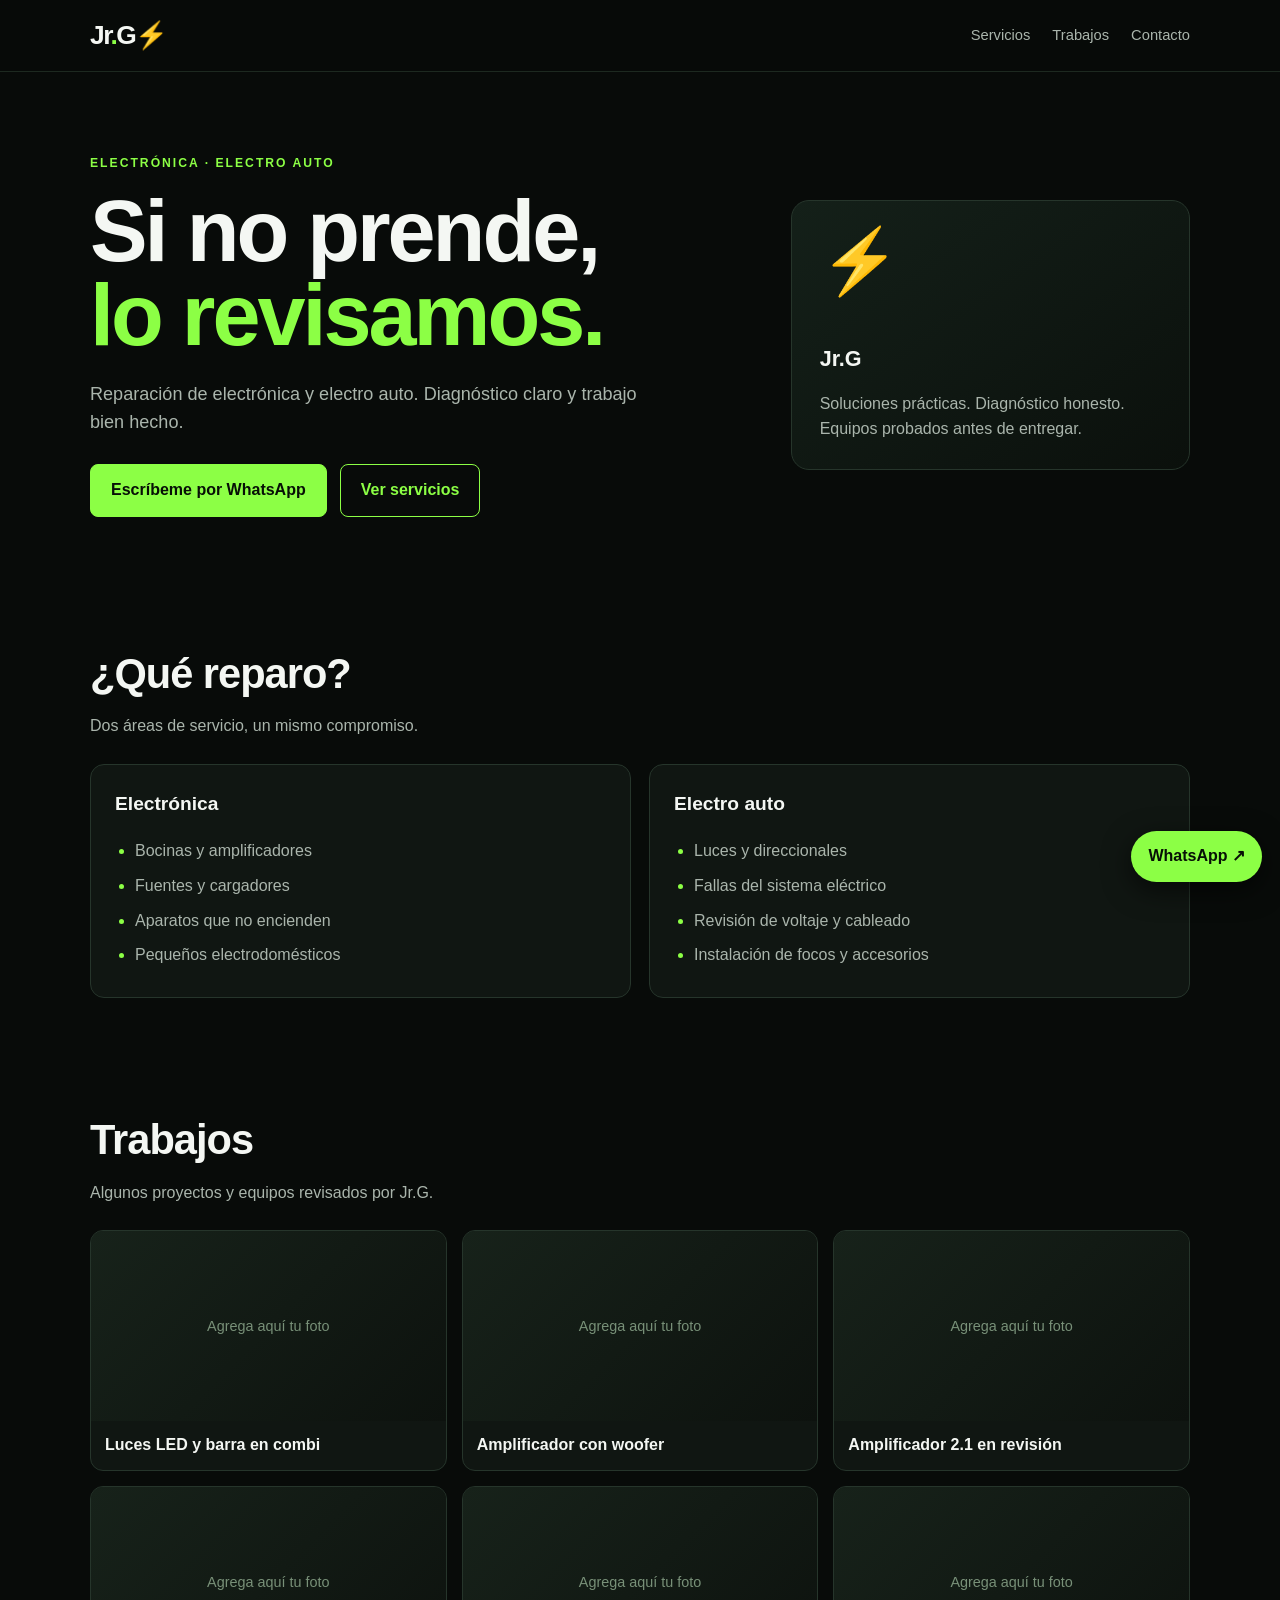
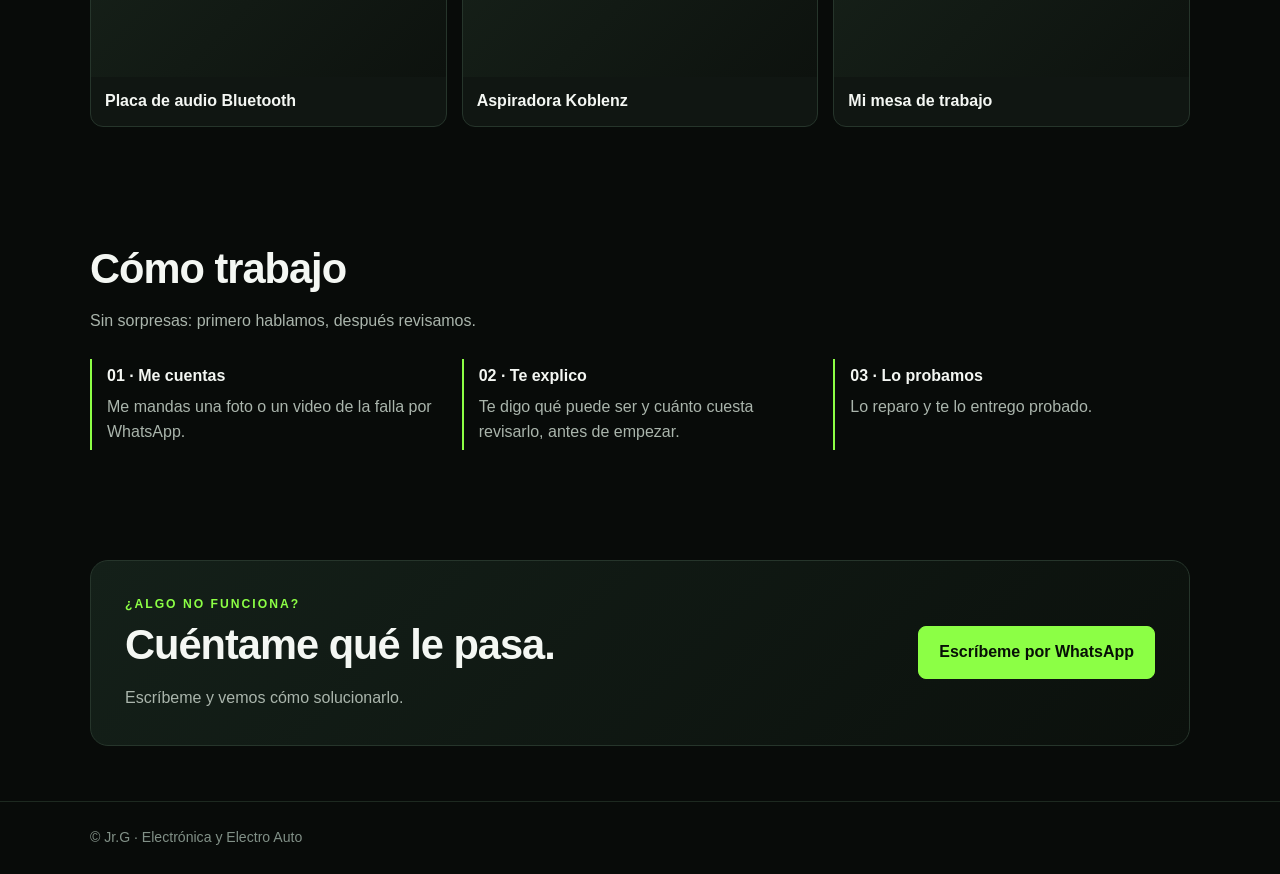
==== index.html @ 1b4ee70b "Add files via upload" ====
<!doctype html>
<html lang="es">
<head>
  <meta charset="utf-8">
  <meta name="viewport" content="width=device-width, initial-scale=1">
  <meta name="theme-color" content="#080b09">
  <meta name="description" content="Jr.G — Reparación de electrónica y electro auto. Diagnóstico claro y trabajo bien hecho.">
  <title>Jr.G | Electrónica y Electro Auto</title>
  <style>
    :root{--bg:#080b09;--panel:#101612;--line:#26352b;--green:#8cff45;--muted:#aab5ac;--white:#f4f7f3}
    *{box-sizing:border-box} html{scroll-behavior:smooth}
    body{margin:0;background:var(--bg);color:var(--white);font-family:Arial,Helvetica,sans-serif;line-height:1.55}
    a{color:inherit;text-decoration:none}.wrap{width:min(1100px,92%);margin:auto}
    header{position:sticky;top:0;z-index:10;background:#080b09ed;border-bottom:1px solid #1d2920;backdrop-filter:blur(12px)}
    nav{display:flex;align-items:center;justify-content:space-between;padding:15px 0}
    .brand{font-size:1.65rem;font-weight:900;letter-spacing:-1.5px}.brand span{color:var(--green)}
    .navlinks{display:flex;gap:22px;color:var(--muted);font-size:.92rem}
    .navlinks a:hover{color:var(--green)}
    .hero{padding:82px 0 70px;display:grid;grid-template-columns:1.25fr .75fr;gap:35px;align-items:center}
    .eyebrow{color:var(--green);font-weight:700;text-transform:uppercase;letter-spacing:2px;font-size:.76rem}
    h1{font-size:clamp(2.8rem,7vw,5.4rem);line-height:.98;letter-spacing:-3px;margin:16px 0 22px}
    h1 span{color:var(--green)} .lead{font-size:1.13rem;color:var(--muted);max-width:570px}
    .actions{display:flex;gap:13px;flex-wrap:wrap;margin-top:28px}
    .btn{display:inline-flex;align-items:center;justify-content:center;padding:13px 20px;border-radius:8px;font-weight:800;border:1px solid var(--green)}
    .btn.primary{background:var(--green);color:#071006}.btn.secondary{color:var(--green)}
    .hero-card{border:1px solid var(--line);background:linear-gradient(145deg,#142019,#0b100c);border-radius:18px;padding:28px;min-height:270px;display:flex;flex-direction:column;justify-content:space-between}
    .bolt{font-size:4rem;color:var(--green);line-height:1}.hero-card strong{font-size:1.35rem}.hero-card p{color:var(--muted);margin-bottom:0}
    section{padding:55px 0}.section-head{margin-bottom:25px}h2{font-size:clamp(1.8rem,4vw,2.6rem);letter-spacing:-1px;margin:0 0 8px}.sub{color:var(--muted);margin:0}
    .services{display:grid;grid-template-columns:1fr 1fr;gap:18px}
    .panel{background:var(--panel);border:1px solid var(--line);border-radius:14px;padding:24px}
    h3{margin:0 0 15px;font-size:1.2rem}ul{padding-left:20px;margin:0;color:var(--muted)}li{padding:5px 0}li::marker{color:var(--green)}
    .work-grid{display:grid;grid-template-columns:repeat(3,1fr);gap:15px}
    .work{border:1px solid var(--line);background:var(--panel);border-radius:13px;overflow:hidden}
    .work img{width:100%;height:190px;object-fit:cover;display:block;background:#18221b}
    .placeholder{height:190px;display:grid;place-items:center;background:linear-gradient(135deg,#17221a,#0d120e);color:#789078;font-size:.9rem;text-align:center;padding:15px}
    .work p{padding:12px 14px;margin:0;font-weight:700}
    .steps{display:grid;grid-template-columns:repeat(3,1fr);gap:15px}
    .step{border-left:2px solid var(--green);padding:5px 15px}.step b{display:block;margin-bottom:6px}.step p{margin:0;color:var(--muted)}
    .contact{background:linear-gradient(135deg,#142019,#0b100c);border:1px solid var(--line);border-radius:18px;padding:34px;display:flex;align-items:center;justify-content:space-between;gap:20px}
    .contact p{color:var(--muted);margin:5px 0 0}
    footer{border-top:1px solid #1d2920;padding:25px 0;color:#819087;font-size:.88rem}
    .float{position:fixed;right:18px;bottom:18px;background:var(--green);color:#071006;padding:13px 17px;border-radius:999px;font-weight:900;box-shadow:0 8px 28px #0009;z-index:20}
    @media(max-width:760px){.hero{grid-template-columns:1fr;padding:58px 0 35px}.hero-card{min-height:210px}.navlinks{gap:12px;font-size:.8rem}.services{grid-template-columns:1fr}.work-grid{grid-template-columns:1fr 1fr}.steps{grid-template-columns:1fr}.contact{display:block}.contact .btn{margin-top:20px}}
    @media(max-width:430px){.navlinks a:nth-child(2){display:none}.work-grid{grid-template-columns:1fr 1fr}.work img,.placeholder{height:145px}h1{letter-spacing:-2px}}
  </style>
</head>
<body>
<header><div class="wrap"><nav>
  <a class="brand" href="#">Jr<span>.</span>G<span>⚡</span></a>
  <div class="navlinks"><a href="#servicios">Servicios</a><a href="#trabajos">Trabajos</a><a href="#contacto">Contacto</a></div>
</nav></div></header>
<main>
  <div class="wrap hero">
    <div>
      <div class="eyebrow">Electrónica · Electro auto</div>
      <h1>Si no prende,<br><span>lo revisamos.</span></h1>
      <p class="lead">Reparación de electrónica y electro auto. Diagnóstico claro y trabajo bien hecho.</p>
      <div class="actions"><a class="btn primary wa-link" href="#">Escríbeme por WhatsApp</a><a class="btn secondary" href="#servicios">Ver servicios</a></div>
    </div>
    <div class="hero-card"><div class="bolt">⚡</div><div><strong>Jr.G</strong><p>Soluciones prácticas. Diagnóstico honesto. Equipos probados antes de entregar.</p></div></div>
  </div>

  <section id="servicios"><div class="wrap">
    <div class="section-head"><h2>¿Qué reparo?</h2><p class="sub">Dos áreas de servicio, un mismo compromiso.</p></div>
    <div class="services">
      <article class="panel"><h3>Electrónica</h3><ul><li>Bocinas y amplificadores</li><li>Fuentes y cargadores</li><li>Aparatos que no encienden</li><li>Pequeños electrodomésticos</li></ul></article>
      <article class="panel"><h3>Electro auto</h3><ul><li>Luces y direccionales</li><li>Fallas del sistema eléctrico</li><li>Revisión de voltaje y cableado</li><li>Instalación de focos y accesorios</li></ul></article>
    </div>
  </div></section>

  <section id="trabajos"><div class="wrap">
    <div class="section-head"><h2>Trabajos</h2><p class="sub">Algunos proyectos y equipos revisados por Jr.G.</p></div>
    <div class="work-grid">
      <article class="work"><div class="placeholder">Agrega aquí tu foto</div><p>Luces LED y barra en combi</p></article>
      <article class="work"><div class="placeholder">Agrega aquí tu foto</div><p>Amplificador con woofer</p></article>
      <article class="work"><div class="placeholder">Agrega aquí tu foto</div><p>Amplificador 2.1 en revisión</p></article>
      <article class="work"><div class="placeholder">Agrega aquí tu foto</div><p>Placa de audio Bluetooth</p></article>
      <article class="work"><div class="placeholder">Agrega aquí tu foto</div><p>Aspiradora Koblenz</p></article>
      <article class="work"><div class="placeholder">Agrega aquí tu foto</div><p>Mi mesa de trabajo</p></article>
    </div>
  </div></section>

  <section><div class="wrap">
    <div class="section-head"><h2>Cómo trabajo</h2><p class="sub">Sin sorpresas: primero hablamos, después revisamos.</p></div>
    <div class="steps">
      <div class="step"><b>01 · Me cuentas</b><p>Me mandas una foto o un video de la falla por WhatsApp.</p></div>
      <div class="step"><b>02 · Te explico</b><p>Te digo qué puede ser y cuánto cuesta revisarlo, antes de empezar.</p></div>
      <div class="step"><b>03 · Lo probamos</b><p>Lo reparo y te lo entrego probado.</p></div>
    </div>
  </div></section>

  <section id="contacto"><div class="wrap"><div class="contact">
    <div><div class="eyebrow">¿Algo no funciona?</div><h2>Cuéntame qué le pasa.</h2><p>Escríbeme y vemos cómo solucionarlo.</p></div>
    <a class="btn primary wa-link" href="#">Escríbeme por WhatsApp</a>
  </div></div></section>
</main>
<footer><div class="wrap">© Jr.G · Electrónica y Electro Auto</div></footer>
<a class="float wa-link" href="#" aria-label="Contactar por WhatsApp">WhatsApp ↗</a>
<script>
  // CAMBIA este número por tu WhatsApp: código de país + número, solo dígitos.
  // México: 52 + número de 10 dígitos. Ejemplo ficticio: 525512345678
  const WHATSAPP_NUMBER = "52TUNUMERO";
  const message = encodeURIComponent("Hola Jr.G, quiero consultar por una reparación.");
  document.querySelectorAll(".wa-link").forEach(link => {
    link.href = `https://wa.me/${WHATSAPP_NUMBER}?text=${message}`;
    link.target = "_blank";
    link.rel = "noopener";
  });
</script>
</body>
</html>
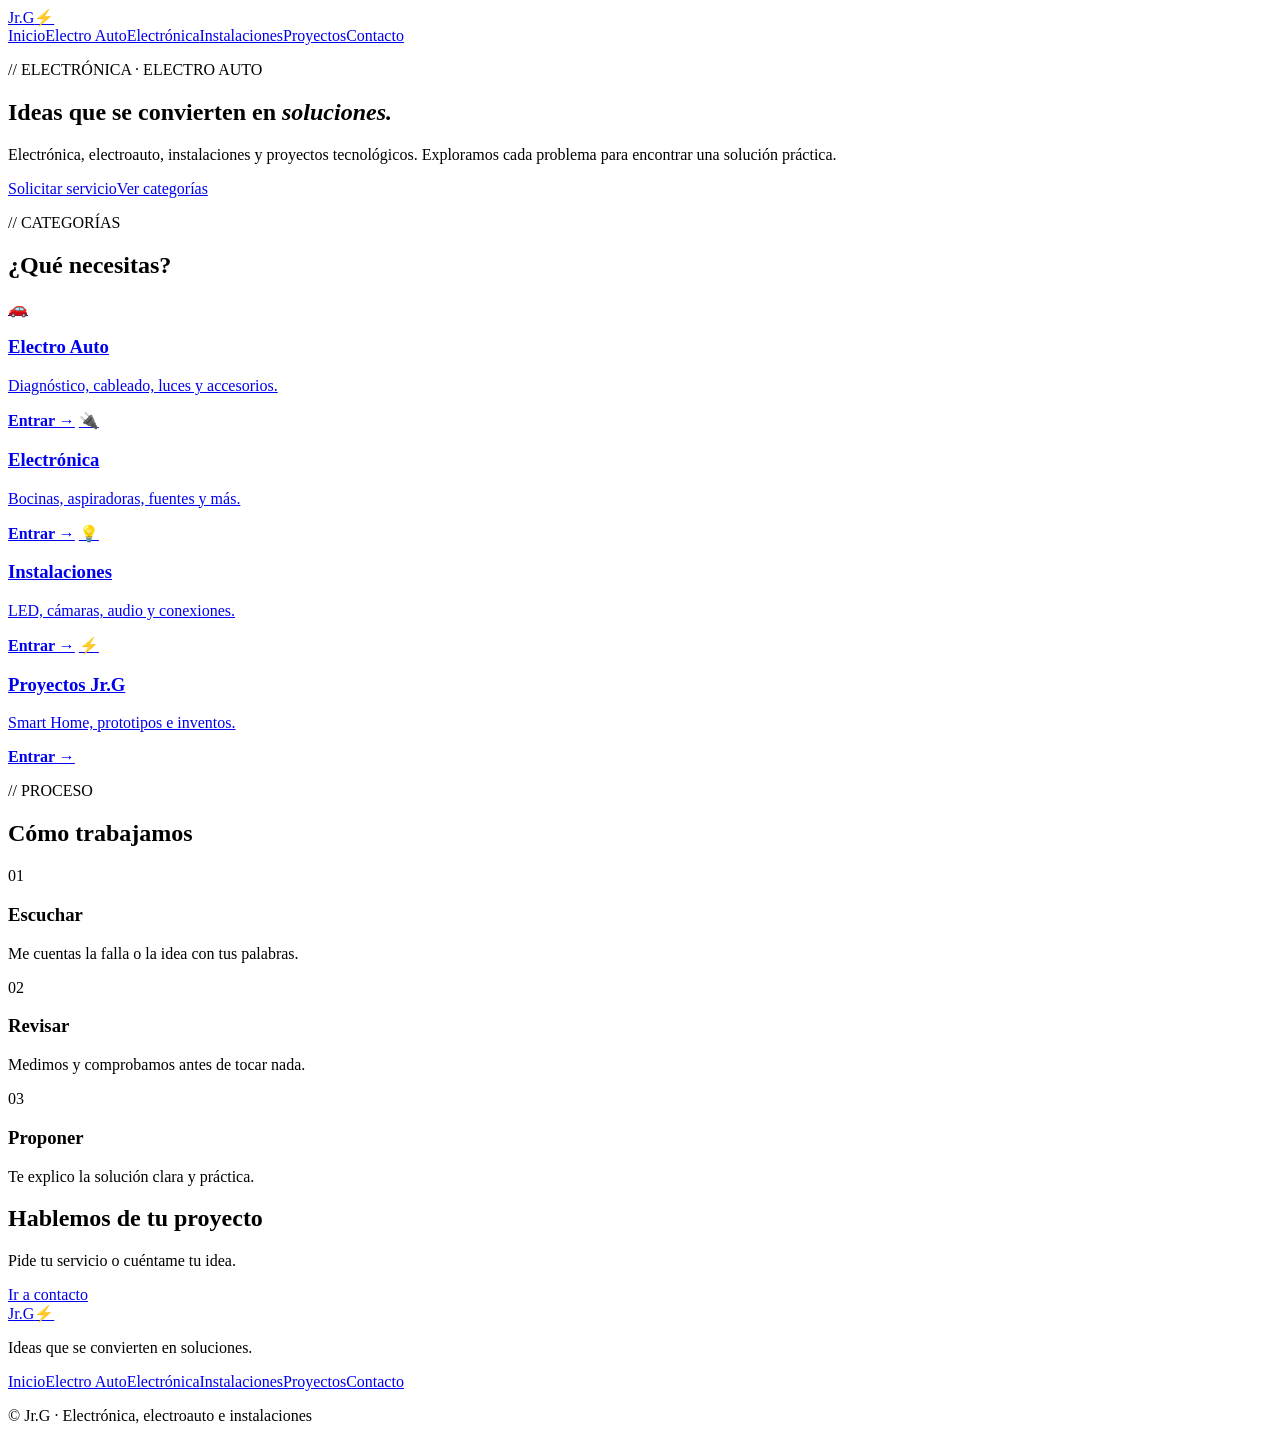
==== commit 74ebed80: "Add files via upload" ====
--- a/index.html
+++ b/index.html
@@ -1,111 +1,25 @@
 <!doctype html>
-<html lang="es">
-<head>
-  <meta charset="utf-8">
-  <meta name="viewport" content="width=device-width, initial-scale=1">
-  <meta name="theme-color" content="#080b09">
-  <meta name="description" content="Jr.G — Reparación de electrónica y electro auto. Diagnóstico claro y trabajo bien hecho.">
-  <title>Jr.G | Electrónica y Electro Auto</title>
-  <style>
-    :root{--bg:#080b09;--panel:#101612;--line:#26352b;--green:#8cff45;--muted:#aab5ac;--white:#f4f7f3}
-    *{box-sizing:border-box} html{scroll-behavior:smooth}
-    body{margin:0;background:var(--bg);color:var(--white);font-family:Arial,Helvetica,sans-serif;line-height:1.55}
-    a{color:inherit;text-decoration:none}.wrap{width:min(1100px,92%);margin:auto}
-    header{position:sticky;top:0;z-index:10;background:#080b09ed;border-bottom:1px solid #1d2920;backdrop-filter:blur(12px)}
-    nav{display:flex;align-items:center;justify-content:space-between;padding:15px 0}
-    .brand{font-size:1.65rem;font-weight:900;letter-spacing:-1.5px}.brand span{color:var(--green)}
-    .navlinks{display:flex;gap:22px;color:var(--muted);font-size:.92rem}
-    .navlinks a:hover{color:var(--green)}
-    .hero{padding:82px 0 70px;display:grid;grid-template-columns:1.25fr .75fr;gap:35px;align-items:center}
-    .eyebrow{color:var(--green);font-weight:700;text-transform:uppercase;letter-spacing:2px;font-size:.76rem}
-    h1{font-size:clamp(2.8rem,7vw,5.4rem);line-height:.98;letter-spacing:-3px;margin:16px 0 22px}
-    h1 span{color:var(--green)} .lead{font-size:1.13rem;color:var(--muted);max-width:570px}
-    .actions{display:flex;gap:13px;flex-wrap:wrap;margin-top:28px}
-    .btn{display:inline-flex;align-items:center;justify-content:center;padding:13px 20px;border-radius:8px;font-weight:800;border:1px solid var(--green)}
-    .btn.primary{background:var(--green);color:#071006}.btn.secondary{color:var(--green)}
-    .hero-card{border:1px solid var(--line);background:linear-gradient(145deg,#142019,#0b100c);border-radius:18px;padding:28px;min-height:270px;display:flex;flex-direction:column;justify-content:space-between}
-    .bolt{font-size:4rem;color:var(--green);line-height:1}.hero-card strong{font-size:1.35rem}.hero-card p{color:var(--muted);margin-bottom:0}
-    section{padding:55px 0}.section-head{margin-bottom:25px}h2{font-size:clamp(1.8rem,4vw,2.6rem);letter-spacing:-1px;margin:0 0 8px}.sub{color:var(--muted);margin:0}
-    .services{display:grid;grid-template-columns:1fr 1fr;gap:18px}
-    .panel{background:var(--panel);border:1px solid var(--line);border-radius:14px;padding:24px}
-    h3{margin:0 0 15px;font-size:1.2rem}ul{padding-left:20px;margin:0;color:var(--muted)}li{padding:5px 0}li::marker{color:var(--green)}
-    .work-grid{display:grid;grid-template-columns:repeat(3,1fr);gap:15px}
-    .work{border:1px solid var(--line);background:var(--panel);border-radius:13px;overflow:hidden}
-    .work img{width:100%;height:190px;object-fit:cover;display:block;background:#18221b}
-    .placeholder{height:190px;display:grid;place-items:center;background:linear-gradient(135deg,#17221a,#0d120e);color:#789078;font-size:.9rem;text-align:center;padding:15px}
-    .work p{padding:12px 14px;margin:0;font-weight:700}
-    .steps{display:grid;grid-template-columns:repeat(3,1fr);gap:15px}
-    .step{border-left:2px solid var(--green);padding:5px 15px}.step b{display:block;margin-bottom:6px}.step p{margin:0;color:var(--muted)}
-    .contact{background:linear-gradient(135deg,#142019,#0b100c);border:1px solid var(--line);border-radius:18px;padding:34px;display:flex;align-items:center;justify-content:space-between;gap:20px}
-    .contact p{color:var(--muted);margin:5px 0 0}
-    footer{border-top:1px solid #1d2920;padding:25px 0;color:#819087;font-size:.88rem}
-    .float{position:fixed;right:18px;bottom:18px;background:var(--green);color:#071006;padding:13px 17px;border-radius:999px;font-weight:900;box-shadow:0 8px 28px #0009;z-index:20}
-    @media(max-width:760px){.hero{grid-template-columns:1fr;padding:58px 0 35px}.hero-card{min-height:210px}.navlinks{gap:12px;font-size:.8rem}.services{grid-template-columns:1fr}.work-grid{grid-template-columns:1fr 1fr}.steps{grid-template-columns:1fr}.contact{display:block}.contact .btn{margin-top:20px}}
-    @media(max-width:430px){.navlinks a:nth-child(2){display:none}.work-grid{grid-template-columns:1fr 1fr}.work img,.placeholder{height:145px}h1{letter-spacing:-2px}}
-  </style>
-</head>
-<body>
-<header><div class="wrap"><nav>
-  <a class="brand" href="#">Jr<span>.</span>G<span>⚡</span></a>
-  <div class="navlinks"><a href="#servicios">Servicios</a><a href="#trabajos">Trabajos</a><a href="#contacto">Contacto</a></div>
-</nav></div></header>
-<main>
-  <div class="wrap hero">
-    <div>
-      <div class="eyebrow">Electrónica · Electro auto</div>
-      <h1>Si no prende,<br><span>lo revisamos.</span></h1>
-      <p class="lead">Reparación de electrónica y electro auto. Diagnóstico claro y trabajo bien hecho.</p>
-      <div class="actions"><a class="btn primary wa-link" href="#">Escríbeme por WhatsApp</a><a class="btn secondary" href="#servicios">Ver servicios</a></div>
-    </div>
-    <div class="hero-card"><div class="bolt">⚡</div><div><strong>Jr.G</strong><p>Soluciones prácticas. Diagnóstico honesto. Equipos probados antes de entregar.</p></div></div>
-  </div>
-
-  <section id="servicios"><div class="wrap">
-    <div class="section-head"><h2>¿Qué reparo?</h2><p class="sub">Dos áreas de servicio, un mismo compromiso.</p></div>
-    <div class="services">
-      <article class="panel"><h3>Electrónica</h3><ul><li>Bocinas y amplificadores</li><li>Fuentes y cargadores</li><li>Aparatos que no encienden</li><li>Pequeños electrodomésticos</li></ul></article>
-      <article class="panel"><h3>Electro auto</h3><ul><li>Luces y direccionales</li><li>Fallas del sistema eléctrico</li><li>Revisión de voltaje y cableado</li><li>Instalación de focos y accesorios</li></ul></article>
-    </div>
-  </div></section>
-
-  <section id="trabajos"><div class="wrap">
-    <div class="section-head"><h2>Trabajos</h2><p class="sub">Algunos proyectos y equipos revisados por Jr.G.</p></div>
-    <div class="work-grid">
-      <article class="work"><div class="placeholder">Agrega aquí tu foto</div><p>Luces LED y barra en combi</p></article>
-      <article class="work"><div class="placeholder">Agrega aquí tu foto</div><p>Amplificador con woofer</p></article>
-      <article class="work"><div class="placeholder">Agrega aquí tu foto</div><p>Amplificador 2.1 en revisión</p></article>
-      <article class="work"><div class="placeholder">Agrega aquí tu foto</div><p>Placa de audio Bluetooth</p></article>
-      <article class="work"><div class="placeholder">Agrega aquí tu foto</div><p>Aspiradora Koblenz</p></article>
-      <article class="work"><div class="placeholder">Agrega aquí tu foto</div><p>Mi mesa de trabajo</p></article>
-    </div>
-  </div></section>
-
-  <section><div class="wrap">
-    <div class="section-head"><h2>Cómo trabajo</h2><p class="sub">Sin sorpresas: primero hablamos, después revisamos.</p></div>
-    <div class="steps">
-      <div class="step"><b>01 · Me cuentas</b><p>Me mandas una foto o un video de la falla por WhatsApp.</p></div>
-      <div class="step"><b>02 · Te explico</b><p>Te digo qué puede ser y cuánto cuesta revisarlo, antes de empezar.</p></div>
-      <div class="step"><b>03 · Lo probamos</b><p>Lo reparo y te lo entrego probado.</p></div>
-    </div>
-  </div></section>
-
-  <section id="contacto"><div class="wrap"><div class="contact">
-    <div><div class="eyebrow">¿Algo no funciona?</div><h2>Cuéntame qué le pasa.</h2><p>Escríbeme y vemos cómo solucionarlo.</p></div>
-    <a class="btn primary wa-link" href="#">Escríbeme por WhatsApp</a>
-  </div></div></section>
-</main>
-<footer><div class="wrap">© Jr.G · Electrónica y Electro Auto</div></footer>
-<a class="float wa-link" href="#" aria-label="Contactar por WhatsApp">WhatsApp ↗</a>
-<script>
-  // CAMBIA este número por tu WhatsApp: código de país + número, solo dígitos.
-  // México: 52 + número de 10 dígitos. Ejemplo ficticio: 525512345678
-  const WHATSAPP_NUMBER = "52TUNUMERO";
-  const message = encodeURIComponent("Hola Jr.G, quiero consultar por una reparación.");
-  document.querySelectorAll(".wa-link").forEach(link => {
-    link.href = `https://wa.me/${WHATSAPP_NUMBER}?text=${message}`;
-    link.target = "_blank";
-    link.rel = "noopener";
-  });
-</script>
-</body>
-</html>+<html lang="es"><head><meta charset="utf-8">
+<meta name="viewport" content="width=device-width,initial-scale=1">
+<title>Inicio · Jr.G</title><meta name="description" content="Electrónica, electroauto, instalaciones y proyectos tecnológicos.">
+<meta name="theme-color" content="#050806"><link rel="stylesheet" href="css/style.css"></head>
+<body><header class="top"><div class="wrap bar">
+<a class="logo" href="index.html" aria-label="Jr.G inicio">Jr.G<span>⚡</span></a>
+<nav aria-label="Principal"><a href="index.html" aria-current="page">Inicio</a><a href="electro-auto.html">Electro Auto</a><a href="electronica.html">Electrónica</a><a href="instalaciones.html">Instalaciones</a><a href="proyectos.html">Proyectos</a><a href="contacto.html">Contacto</a></nav></div></header>
+<main><section class="hero"><div class="wrap"><p class="tag">// ELECTRÓNICA · ELECTRO AUTO</p><h1>Ideas que se convierten en <em>soluciones.</em></h1>
+<p class="lead">Electrónica, electroauto, instalaciones y proyectos tecnológicos. Exploramos cada problema para encontrar una solución práctica.</p>
+<div class="row"><a class="btn" href="contacto.html">Solicitar servicio</a><a class="btn ghost" href="#categorias">Ver categorías</a></div></div></section>
+<section class="wrap sec" id="categorias"><p class="tag">// CATEGORÍAS</p><h2>¿Qué necesitas?</h2><div class="cats">
+<a class="cat" href="electro-auto.html"><span>🚗</span><h3>Electro Auto</h3><p>Diagnóstico, cableado, luces y accesorios.</p><b>Entrar →</b></a>
+<a class="cat" href="electronica.html"><span>🔌</span><h3>Electrónica</h3><p>Bocinas, aspiradoras, fuentes y más.</p><b>Entrar →</b></a>
+<a class="cat" href="instalaciones.html"><span>💡</span><h3>Instalaciones</h3><p>LED, cámaras, audio y conexiones.</p><b>Entrar →</b></a>
+<a class="cat" href="proyectos.html"><span>⚡</span><h3>Proyectos Jr.G</h3><p>Smart Home, prototipos e inventos.</p><b>Entrar →</b></a></div></section>
+<section class="wrap sec"><p class="tag">// PROCESO</p><h2>Cómo trabajamos</h2><div class="grid">
+<article class="card"><span class="n">01</span><h3>Escuchar</h3><p>Me cuentas la falla o la idea con tus palabras.</p></article>
+<article class="card"><span class="n">02</span><h3>Revisar</h3><p>Medimos y comprobamos antes de tocar nada.</p></article>
+<article class="card"><span class="n">03</span><h3>Proponer</h3><p>Te explico la solución clara y práctica.</p></article></div></section>
+<section class="wrap sec"><div class="cta"><h2>Hablemos de tu proyecto</h2><p>Pide tu servicio o cuéntame tu idea.</p><a class="btn" href="contacto.html">Ir a contacto</a></div></section></main>
+<footer><div class="wrap fgrid"><div><a class="logo" href="index.html">Jr.G<span>⚡</span></a>
+<p>Ideas que se convierten en soluciones.</p></div><nav aria-label="Pie"><a href="index.html">Inicio</a><a href="electro-auto.html">Electro Auto</a><a href="electronica.html">Electrónica</a><a href="instalaciones.html">Instalaciones</a><a href="proyectos.html">Proyectos</a><a href="contacto.html">Contacto</a></nav></div>
+<p class="copy">© Jr.G · Electrónica, electroauto e instalaciones</p></footer>
+<script src="js/config.js"></script><script src="js/app.js"></script></body></html>
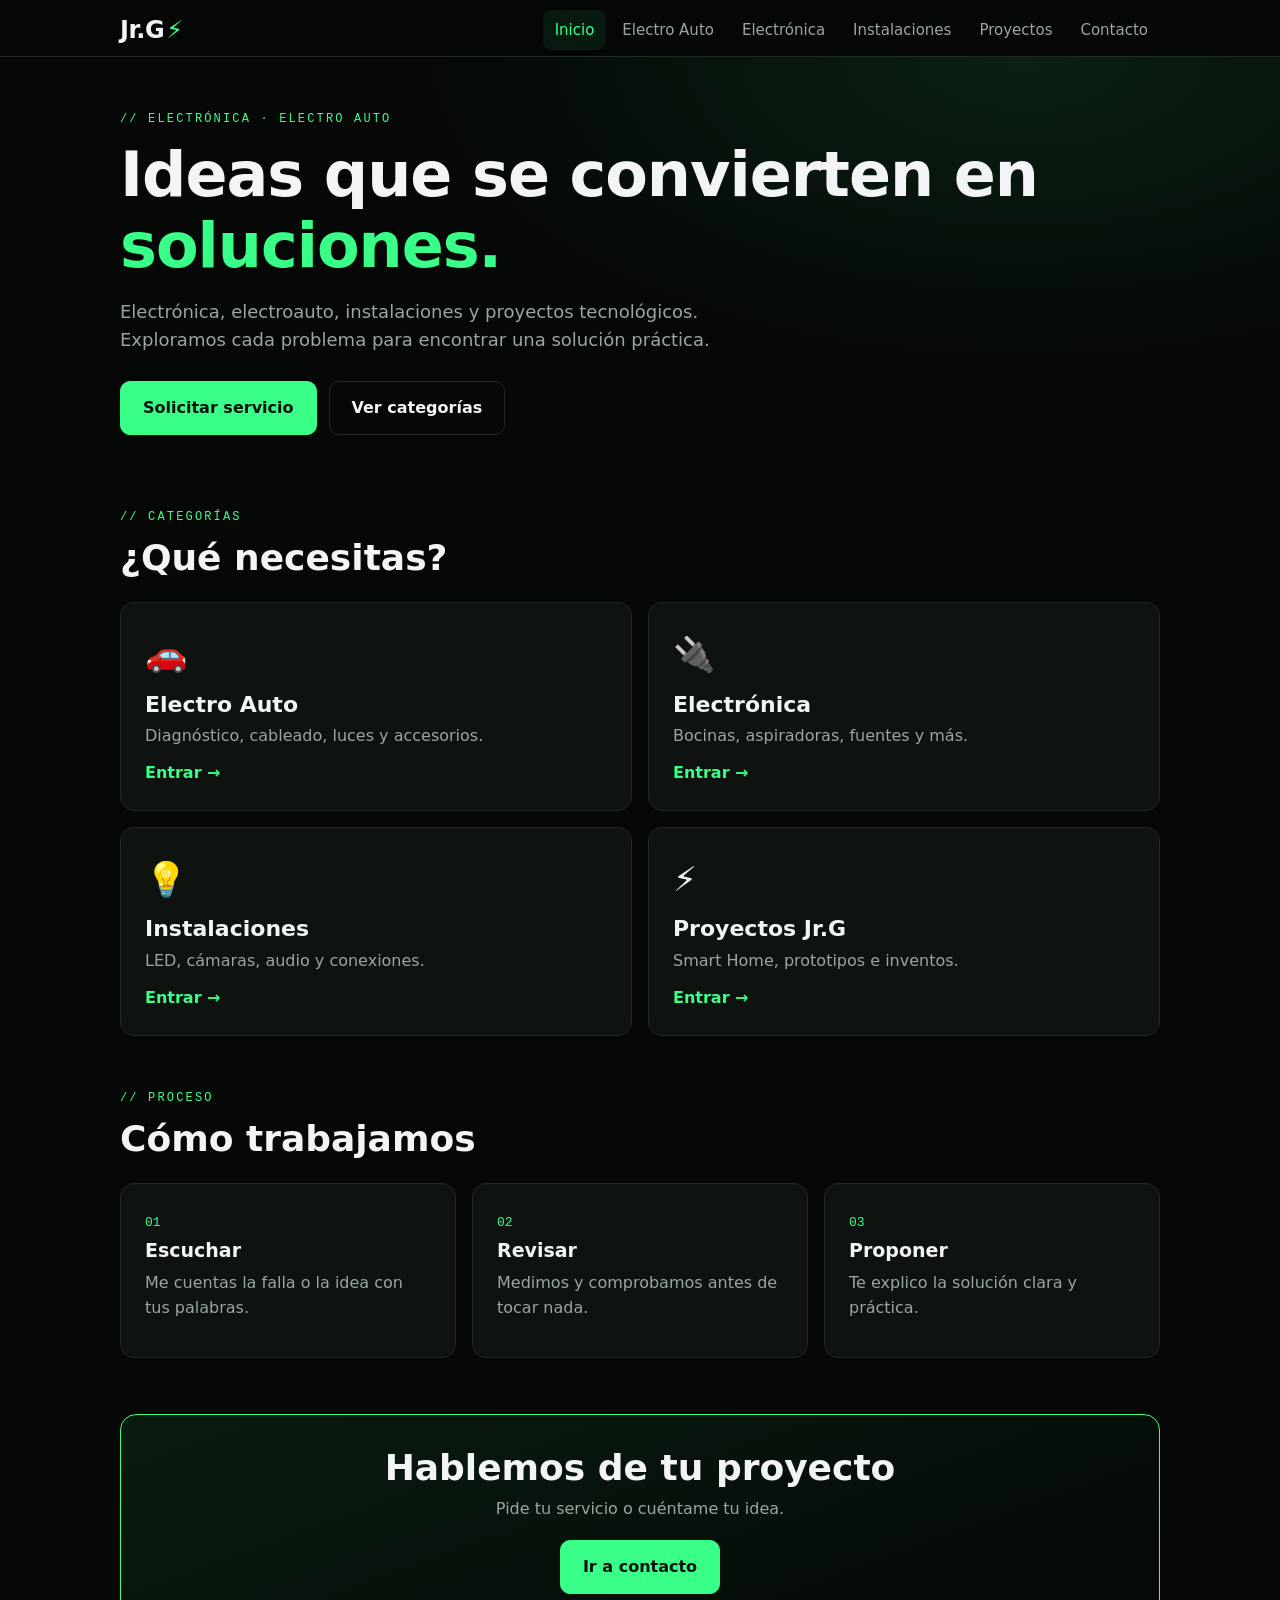
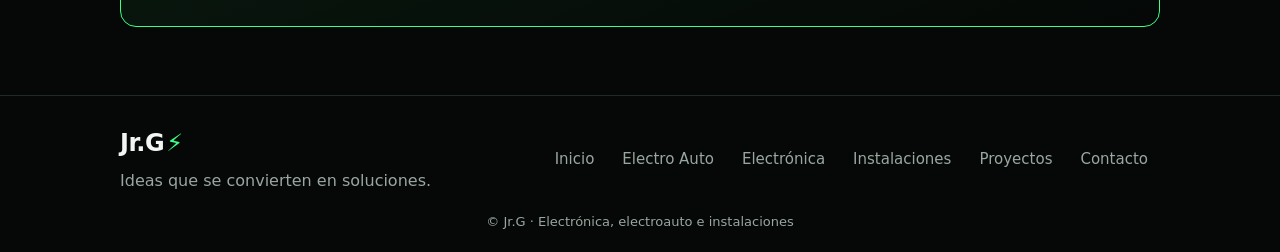
==== commit c66dca3b: "Add files via upload" ====
--- a/index.html
+++ b/index.html
@@ -2,7 +2,7 @@
 <html lang="es"><head><meta charset="utf-8">
 <meta name="viewport" content="width=device-width,initial-scale=1">
 <title>Inicio · Jr.G</title><meta name="description" content="Electrónica, electroauto, instalaciones y proyectos tecnológicos.">
-<meta name="theme-color" content="#050806"><link rel="stylesheet" href="css/style.css"></head>
+<meta name="theme-color" content="#050806"><link rel="stylesheet" href="style.css"></head>
 <body><header class="top"><div class="wrap bar">
 <a class="logo" href="index.html" aria-label="Jr.G inicio">Jr.G<span>⚡</span></a>
 <nav aria-label="Principal"><a href="index.html" aria-current="page">Inicio</a><a href="electro-auto.html">Electro Auto</a><a href="electronica.html">Electrónica</a><a href="instalaciones.html">Instalaciones</a><a href="proyectos.html">Proyectos</a><a href="contacto.html">Contacto</a></nav></div></header>
@@ -22,4 +22,4 @@
 <footer><div class="wrap fgrid"><div><a class="logo" href="index.html">Jr.G<span>⚡</span></a>
 <p>Ideas que se convierten en soluciones.</p></div><nav aria-label="Pie"><a href="index.html">Inicio</a><a href="electro-auto.html">Electro Auto</a><a href="electronica.html">Electrónica</a><a href="instalaciones.html">Instalaciones</a><a href="proyectos.html">Proyectos</a><a href="contacto.html">Contacto</a></nav></div>
 <p class="copy">© Jr.G · Electrónica, electroauto e instalaciones</p></footer>
-<script src="js/config.js"></script><script src="js/app.js"></script></body></html>+<script src="config.js"></script><script src="app.js"></script></body></html>
--- a/style.css
+++ b/style.css
@@ -0,0 +1,45 @@
+:root{--bg:#050806;--panel:#0e1310;--line:#1f2a22;--g:#39ff88;--tx:#f2f5f3;--mu:#9aa6a0}
+*{box-sizing:border-box}html{scroll-behavior:smooth}
+body{margin:0;background:var(--bg);color:var(--tx);font:16px/1.6 system-ui,-apple-system,"Segoe UI",Roboto,sans-serif;overflow-x:hidden}
+a{color:inherit;text-decoration:none}h1,h2,h3{line-height:1.15;margin:0}
+.wrap{max-width:1080px;margin:0 auto;padding:0 20px}
+.top{position:sticky;top:0;z-index:10;background:rgba(5,8,6,.92);backdrop-filter:blur(8px);border-bottom:1px solid var(--line)}
+.bar{display:flex;flex-direction:column;gap:6px;padding-top:10px;padding-bottom:6px}
+.logo{font-weight:800;font-size:24px;letter-spacing:-.5px}.logo span{color:var(--g);margin-left:2px}
+nav{display:flex;gap:4px;overflow-x:auto;scrollbar-width:none}nav::-webkit-scrollbar{display:none}
+nav a{white-space:nowrap;padding:8px 12px;border-radius:8px;color:var(--mu);font-size:15px}
+nav a:hover{color:var(--tx)}nav a[aria-current]{color:var(--g);background:rgba(57,255,136,.08)}
+.hero{padding:56px 0 32px;background:radial-gradient(600px 300px at 80% 0,rgba(57,255,136,.10),transparent)}
+.hero.sub{padding:40px 0 8px}
+.tag{font:12px/1 ui-monospace,Menlo,monospace;letter-spacing:.18em;color:var(--g);margin:0 0 14px}
+h1{font-size:clamp(34px,8vw,62px);font-weight:800;letter-spacing:-1px;margin-bottom:16px}
+h1 em{font-style:normal;color:var(--g)}h2{font-size:clamp(26px,5vw,36px);margin-bottom:24px}
+.lead{color:var(--mu);font-size:18px;max-width:640px;margin:0 0 26px}
+.row{display:flex;flex-wrap:wrap;gap:12px}
+.btn{display:inline-block;background:var(--g);color:#031109;font-weight:700;padding:13px 22px;border-radius:10px;border:1px solid var(--g);transition:transform .15s,box-shadow .15s}
+.btn:hover{transform:translateY(-2px);box-shadow:0 6px 22px rgba(57,255,136,.28)}
+.btn.ghost{background:transparent;color:var(--tx);border-color:var(--line)}.btn.ghost:hover{border-color:var(--g);box-shadow:none}
+.btn.off{background:transparent;color:var(--mu);border:1px dashed var(--mu);cursor:not-allowed}.btn.off:hover{transform:none;box-shadow:none}
+.sec{padding-top:44px;padding-bottom:12px}
+.cats,.grid{display:grid;gap:16px;grid-template-columns:1fr}
+.cat,.card{background:var(--panel);border:1px solid var(--line);border-radius:14px;padding:24px;transition:border-color .2s,transform .2s}
+.cat:hover{border-color:var(--g);transform:translateY(-3px)}
+.cat span{font-size:34px;display:block;margin-bottom:10px}.cat h3{font-size:22px;margin-bottom:6px}
+.cat p,.card p{color:var(--mu);margin:0 0 12px}.cat b{color:var(--g)}
+.card h3{font-size:19px;margin:6px 0 8px}.n{font:13px ui-monospace,Menlo,monospace;color:var(--g)}
+.card.pend{border-style:dashed}.steps{color:var(--mu);padding-left:20px;margin:0 0 18px}
+.gal{display:grid;gap:14px;grid-template-columns:1fr 1fr}
+.ph{margin:0;border:1px dashed var(--mu);border-radius:12px;overflow:hidden;background:var(--panel)}
+.ph div{aspect-ratio:4/3;display:flex;flex-direction:column;align-items:center;justify-content:center;text-align:center;padding:8px;color:var(--mu)}
+.ph b{font-size:14px}.ph small{font-size:12px}.ph img{width:100%;aspect-ratio:4/3;object-fit:cover;display:block}
+.ph figcaption{padding:8px 12px;font-size:13px;color:var(--mu);border-top:1px solid var(--line)}
+.note{color:var(--mu);font-size:13px;margin-top:14px}code{background:var(--panel);padding:2px 6px;border-radius:5px;color:var(--g)}
+.cta{border:1px solid var(--g);border-radius:16px;padding:32px 24px;text-align:center;background:linear-gradient(160deg,rgba(57,255,136,.08),transparent)}
+.cta h2{margin-bottom:8px}.cta p{color:var(--mu);margin:0 0 18px}
+footer{margin-top:56px;border-top:1px solid var(--line);padding:28px 0 20px}
+.fgrid{display:flex;flex-direction:column;gap:14px}.fgrid p{color:var(--mu);margin:6px 0 0}
+footer nav{flex-wrap:wrap;overflow:visible}.copy{text-align:center;color:var(--mu);font-size:13px;margin:18px 0 0}
+@media(min-width:720px){.bar{flex-direction:row;justify-content:space-between;align-items:center}
+.cats{grid-template-columns:repeat(2,1fr)}.grid{grid-template-columns:repeat(3,1fr)}.gal{grid-template-columns:repeat(4,1fr)}
+.fgrid{flex-direction:row;justify-content:space-between;align-items:center}}
+@media(prefers-reduced-motion:reduce){*{transition:none!important;scroll-behavior:auto}}
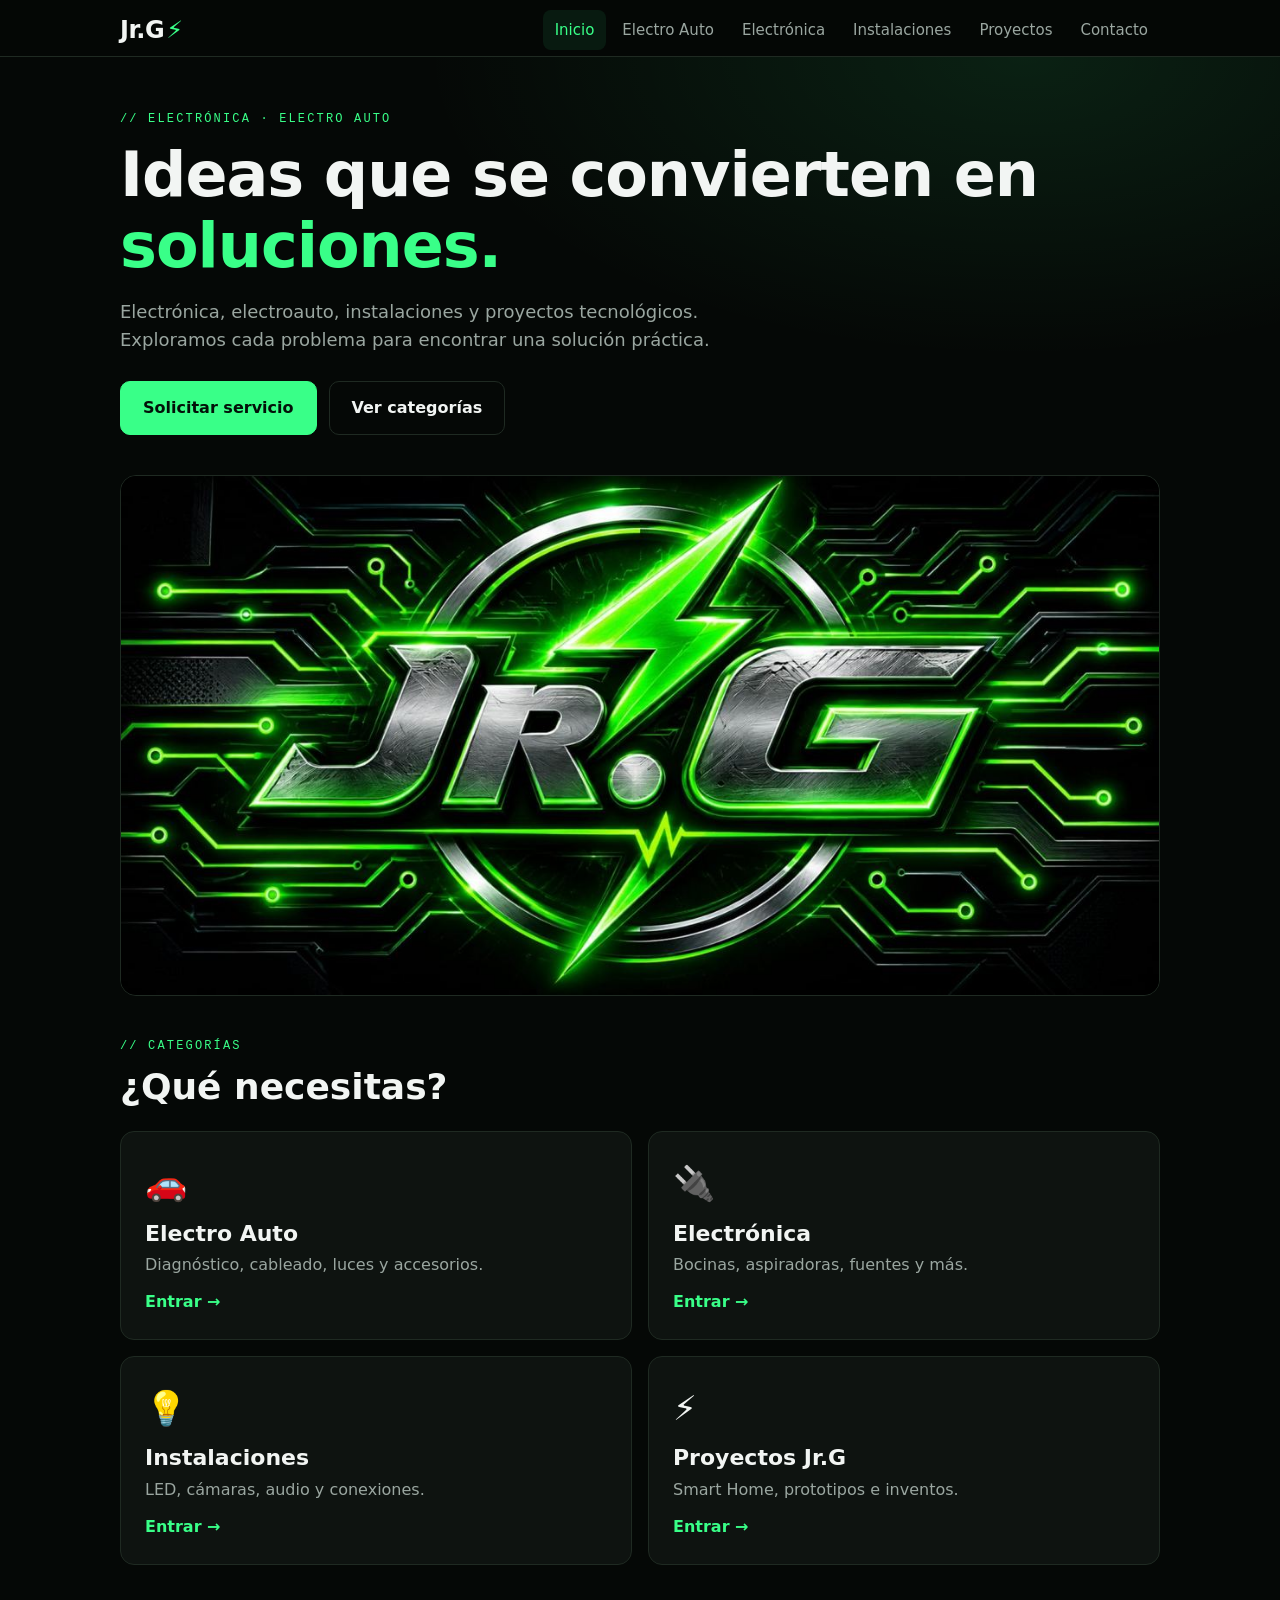
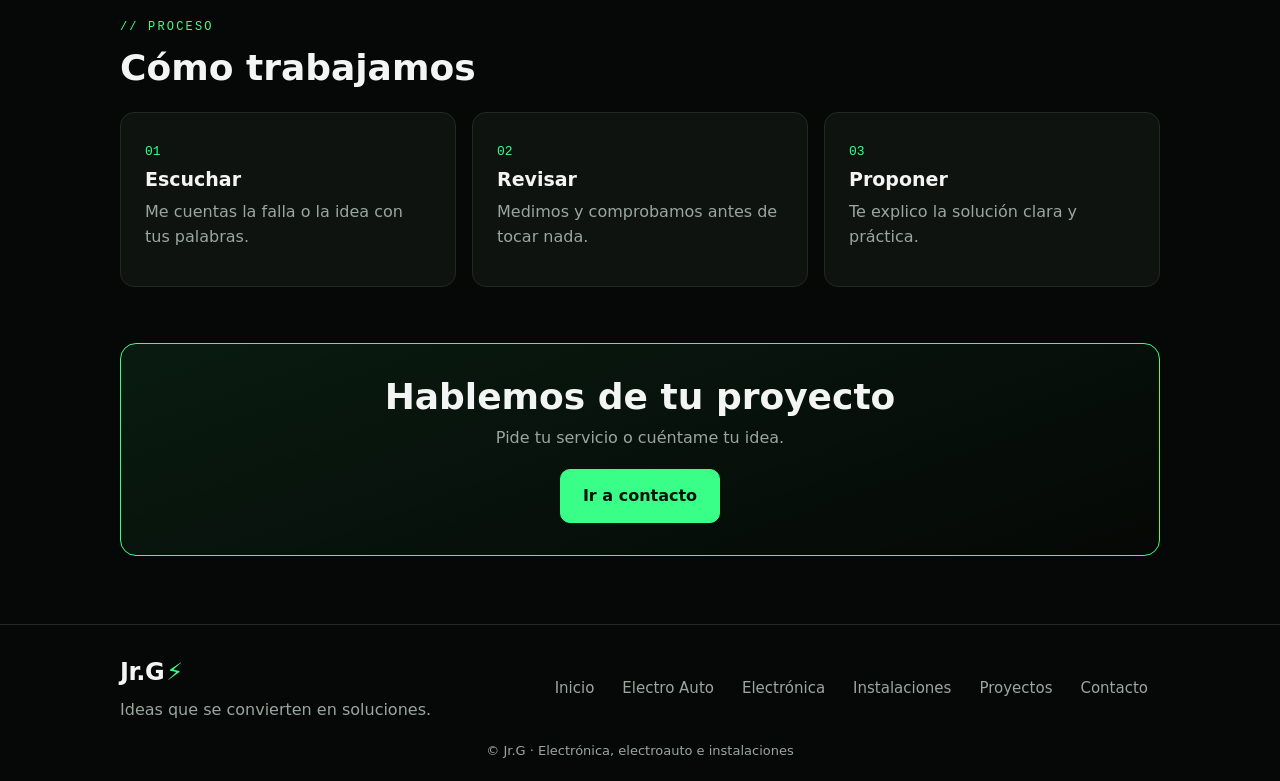
==== commit 75a1ddbb: "Add files via upload" ====
--- a/index.html
+++ b/index.html
@@ -9,6 +9,7 @@
 <main><section class="hero"><div class="wrap"><p class="tag">// ELECTRÓNICA · ELECTRO AUTO</p><h1>Ideas que se convierten en <em>soluciones.</em></h1>
 <p class="lead">Electrónica, electroauto, instalaciones y proyectos tecnológicos. Exploramos cada problema para encontrar una solución práctica.</p>
 <div class="row"><a class="btn" href="contacto.html">Solicitar servicio</a><a class="btn ghost" href="#categorias">Ver categorías</a></div></div></section>
+<section class="wrap"><img class="banner" src="logo.jpg" alt="Logotipo Jr.G con rayo verde sobre circuito" width="1200" height="600"></section>
 <section class="wrap sec" id="categorias"><p class="tag">// CATEGORÍAS</p><h2>¿Qué necesitas?</h2><div class="cats">
 <a class="cat" href="electro-auto.html"><span>🚗</span><h3>Electro Auto</h3><p>Diagnóstico, cableado, luces y accesorios.</p><b>Entrar →</b></a>
 <a class="cat" href="electronica.html"><span>🔌</span><h3>Electrónica</h3><p>Bocinas, aspiradoras, fuentes y más.</p><b>Entrar →</b></a>
--- a/style.css
+++ b/style.css
@@ -43,3 +43,7 @@
 .cats{grid-template-columns:repeat(2,1fr)}.grid{grid-template-columns:repeat(3,1fr)}.gal{grid-template-columns:repeat(4,1fr)}
 .fgrid{flex-direction:row;justify-content:space-between;align-items:center}}
 @media(prefers-reduced-motion:reduce){*{transition:none!important;scroll-behavior:auto}}
+.ph.real{position:relative;border-style:solid}.ph.real img{aspect-ratio:4/3;object-fit:cover}
+.demo{position:absolute;top:8px;left:8px;background:rgba(5,8,6,.8);color:var(--g);font-size:11px;padding:3px 8px;border-radius:6px;border:1px solid var(--line)}
+.taller{max-width:520px;margin:0 auto}.taller img{aspect-ratio:2/3;object-position:top}
+.banner{display:block;width:100%;height:auto;border-radius:16px;border:1px solid var(--line);margin-top:8px}
